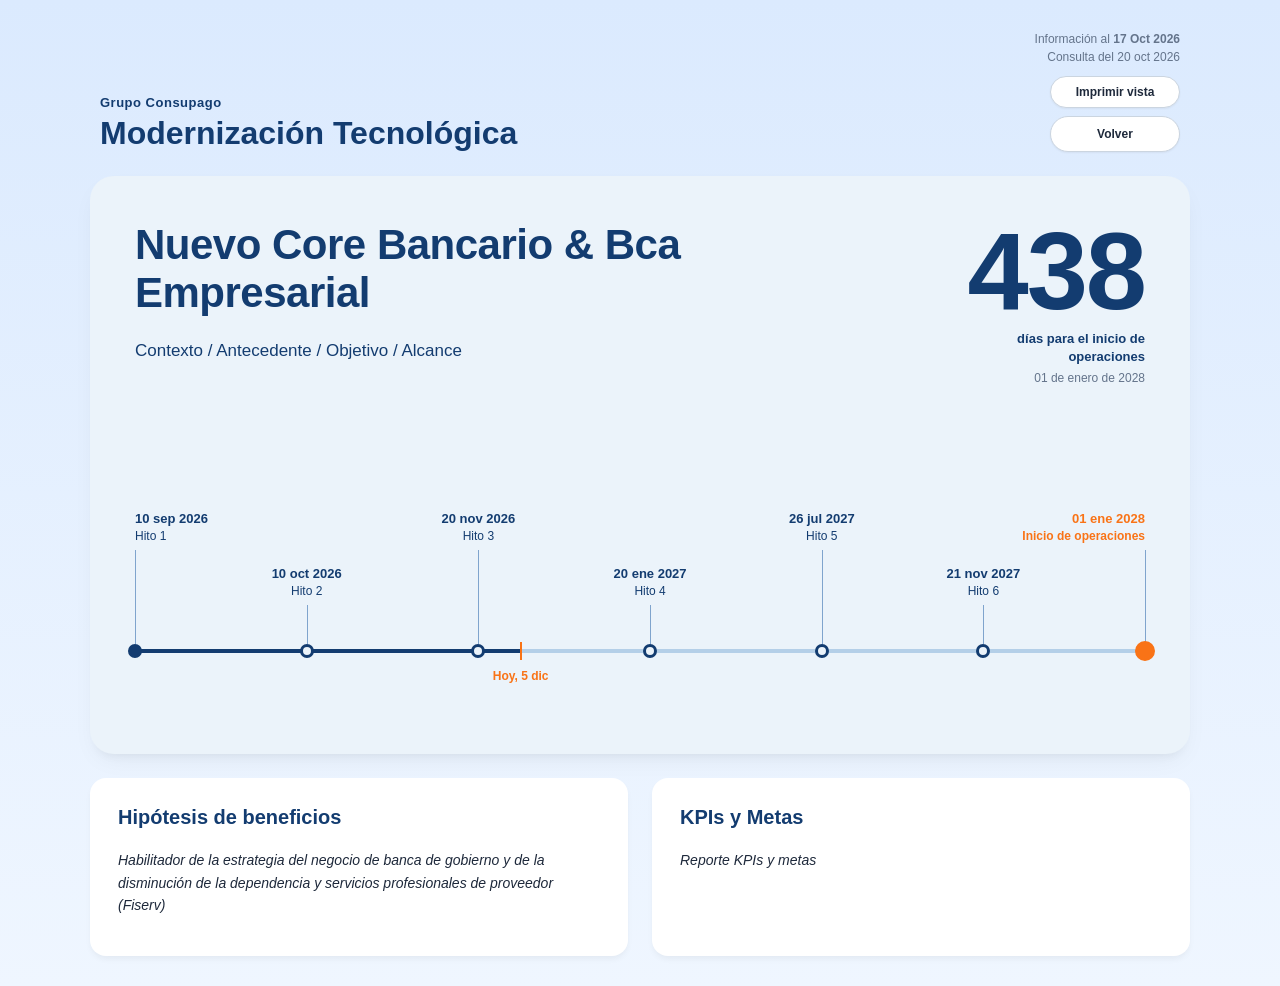
==== descriptiva-nuevo-core-bancario-bca-empresarial.html @ ddb9e402 "Add files via upload" ====
<!DOCTYPE html>
<html lang="es">
<head>
    <meta charset="UTF-8">
    <meta name="viewport" content="width=device-width, initial-scale=1.0">
    <title>Modernización Tecnológica - Nuevo Core Bancario & Bca Empresarial</title>
    <style>
        :root {
            --bg-color: #dbeafe; /* Fondo general azul claro suave */
            --card-bg: #ebf3fa;  /* Fondo de la tarjeta principal */
            --sub-card-bg: #ffffff; /* Fondo de las tarjetas inferiores */
            --main-blue: #133c70; /* Azul corporativo oscuro de los títulos */
            --accent-blue: #2563eb; /* Azul secundario para enlaces/detalles */
            --text-dark: #1e293b;
            --text-muted: #64748b;
            --accent-orange: #f97316; /* Color naranja de acento para alertas y "Hoy" */
            --timeline-bg-line: #b4cfe8; /* Azul claro para el tramo futuro de la línea */
        }

        body {
            font-family: -apple-system, BlinkMacSystemFont, "Segoe UI", Roboto, Helvetica, Arial, sans-serif;
            background-color: var(--bg-color);
            background-image: linear-gradient(180deg, #dbeafe 0%, #eff6ff 100%);
            color: var(--text-dark);
            margin: 0;
            padding: 30px 20px;
            display: flex;
            justify-content: center;
        }

        .dashboard-container {
            width: 100%;
            max-width: 1100px;
            display: flex;
            flex-direction: column;
            gap: 24px;
        }

        /* Top Header */
        .top-header {
            display: flex;
            justify-content: space-between;
            align-items: flex-end;
            padding: 0 10px;
        }

        .brand-logo {
            display: flex;
            flex-direction: column;
        }

        .brand-group {
            font-size: 13px;
            color: var(--main-blue);
            font-weight: 700;
            letter-spacing: 0.5px;
        }

        .brand-title {
            font-size: 32px;
            font-weight: 800;
            color: var(--main-blue);
            margin: 5px 0 0 0;
        }

        /* Bloque derecho: texto de fechas y, debajo, los botones alineados a la derecha */
        .header-meta {
            display: flex;
            flex-direction: column;
            align-items: flex-end;
            gap: 10px;
            font-size: 12px;
            color: var(--text-muted);
            text-align: right;
            line-height: 1.5;
        }

        .header-actions {
            display: flex;
            flex-direction: column;
            align-items: flex-end;
            gap: 8px;
        }

        .btn-action {
            display: block;
            width: 130px;
            text-align: center;
            background-color: white;
            border: 1px solid #cbd5e0;
            padding: 8px 16px;
            border-radius: 20px;
            cursor: pointer;
            font-size: 12px;
            color: var(--text-dark);
            font-weight: 600;
            text-decoration: none;
            box-shadow: 0 1px 2px rgba(0,0,0,0.05);
            transition: all 0.2s;
            box-sizing: border-box;
        }

        .btn-action:hover {
            background-color: #f8fafc;
            border-color: #94a3b8;
        }

        /* Main Dashboard Card */
        .main-card {
            background-color: var(--card-bg);
            border-radius: 24px;
            padding: 45px;
            box-shadow: 0 10px 25px -5px rgba(0, 0, 0, 0.05), 0 8px 10px -6px rgba(0, 0, 0, 0.05);
            display: flex;
            flex-direction: column;
            gap: 40px;
            overflow: hidden;
        }

        .project-info-grid {
            display: grid;
            grid-template-columns: 3fr 1fr;
            gap: 40px;
            align-items: start;
        }

        .project-details h1 {
            color: var(--main-blue);
            font-size: 42px;
            margin: 0 0 20px 0;
            font-weight: 700;
            letter-spacing: -0.5px;
        }

        .project-description {
            font-size: 17px;
            line-height: 1.6;
            color: var(--main-blue);
            margin-bottom: 25px;
            font-weight: 500;
        }

        .project-meta-pills {
            font-size: 13px;
            color: var(--text-muted);
            line-height: 1.8;
        }

        /* KPI Badge Right side */
        .kpi-badge {
            text-align: right;
            display: flex;
            flex-direction: column;
            justify-content: flex-start;
            align-items: flex-end;
        }

        .kpi-number {
            font-size: 110px;
            font-weight: 800;
            color: var(--main-blue);
            line-height: 0.9;
            letter-spacing: -2px;
        }

        .kpi-label {
            font-size: 13px;
            font-weight: 700;
            color: var(--main-blue);
            margin-top: 10px;
            text-align: right;
            width: 160px;
            line-height: 1.4;
        }

        .kpi-subtext {
            font-size: 12px;
            color: var(--text-muted);
            margin-top: 5px;
        }

        /* ===== Línea de tiempo ===== */
        /* Contenedor: la línea queda en top:200px; los bloques de texto quedan arriba de ella */
        .timeline-container {
            position: relative;
            height: 250px;
            margin: 20px 0 10px 0;
        }

        /* Línea base de fondo */
        .timeline-line {
            position: absolute;
            top: 200px;
            left: 0;
            width: 100%;
            height: 4px;
            background-color: var(--timeline-bg-line);
            border-radius: 2px;
            z-index: 1;
        }

        /* Línea de progreso real (su ancho se ajusta a "hoy" con el script) */
        .timeline-progress {
            position: absolute;
            top: 200px;
            left: 0;
            width: 16%;
            height: 4px;
            background-color: var(--main-blue);
            border-radius: 2px 0 0 2px;
            z-index: 2;
        }

        /* Capa de nodos */
        .timeline-nodes {
            position: absolute;
            top: 0;
            left: 0;
            right: 0;
            bottom: 0;
            z-index: 3;
        }

        /* Cada nodo ocupa la altura completa; su posición horizontal la define el style inline (left: X%) */
        .timeline-node {
            position: absolute;
            top: 0;
            bottom: 0;
            width: 0;
        }

        /* Círculo sobre la línea */
        .node-dot {
            position: absolute;
            top: 195px;
            left: -7px;
            width: 14px;
            height: 14px;
            border-radius: 50%;
            background-color: #ebf3fa;
            border: 3px solid var(--main-blue);
            box-sizing: border-box;
            z-index: 5;
        }

        .node-dot.filled {
            background-color: var(--main-blue);
        }

        /* Último nodo: naranja sólido */
        .node-dot.orange {
            top: 192px;
            left: -10px;
            width: 20px;
            height: 20px;
            background-color: var(--accent-orange);
            border-color: var(--accent-orange);
        }

        /* Línea vertical que conecta el bloque de texto con el nodo */
        .node-stem {
            position: absolute;
            left: 0;
            width: 1px;
            bottom: 55px;
            background-color: #7fa4cd;
        }

        .node-stem.high {
            top: 101px;
        }

        .node-stem.low {
            top: 156px;
        }

        /* Bloque de texto: fecha arriba, actividad debajo; siempre arriba de la línea */
        .node-info {
            position: absolute;
            left: -85px;
            width: 170px;
            display: flex;
            flex-direction: column;
            align-items: center;
            gap: 3px;
            text-align: center;
        }

        .node-info.high {
            bottom: 155px;
        }

        .node-info.low {
            bottom: 100px;
        }

        /* Primer nodo: el texto empieza en el nodo para no salirse de la tarjeta */
        .node-info.align-start {
            left: 0;
            align-items: flex-start;
            text-align: left;
        }

        /* Último nodo: el texto termina en el nodo para no salirse de la tarjeta */
        .node-info.align-end {
            left: auto;
            right: 0;
            align-items: flex-end;
            text-align: right;
        }

        .node-date-box {
            color: var(--main-blue);
            font-size: 13px;
            font-weight: 700;
            white-space: nowrap;
        }

        .node-label-box {
            color: var(--main-blue);
            font-size: 12px;
            line-height: 1.3;
            font-weight: 500;
        }

        /* Marcador de fecha actual ("Hoy"), debajo de la línea; su posición la ajusta el script */
        .timeline-marker-today {
            position: absolute;
            left: 16%;
            top: 200px;
            width: 0;
            height: 4px;
            z-index: 6;
        }

        .today-indicator-line {
            position: absolute;
            left: -1px;
            top: -7px;
            width: 2px;
            height: 18px;
            background-color: var(--accent-orange);
        }

        .today-label-box {
            position: absolute;
            top: 20px;
            left: 50%;
            transform: translateX(-50%);
            white-space: nowrap;
            font-size: 12px;
            color: var(--accent-orange);
            font-weight: 700;
        }

        /* Bottom Row Cards */
        .bottom-grid {
            display: grid;
            grid-template-columns: 1fr 1fr;
            gap: 24px;
        }

        .bottom-card {
            background-color: var(--sub-card-bg);
            border-radius: 16px;
            padding: 28px;
            box-shadow: 0 4px 6px -1px rgba(0, 0, 0, 0.05);
        }

        .bottom-card h2 {
            font-size: 20px;
            color: var(--main-blue);
            margin-top: 0;
            margin-bottom: 20px;
            font-weight: 700;
        }

        .bottom-card p {
            font-size: 14px;
            line-height: 1.6;
            margin: 0 0 12px 0;
            color: var(--text-dark);
        }

        .text-empty {
            color: var(--text-muted);
            font-style: italic;
        }

        .alert-container {
            display: flex;
            justify-content: space-between;
            align-items: center;
            margin-top: 15px;
        }

        .badge-alert {
            background-color: #D9F2D0;
            color: #4EA72E;
            padding: 4px 10px;
            border-radius: 6px;
            font-size: 11px;
            font-weight: 700;
            text-transform: uppercase;
        }
    </style>
</head>
<body>

    <div class="dashboard-container">

        <header class="top-header">
            <div class="brand-logo">
                <span class="brand-group">Grupo Consupago</span>
                <h2 class="brand-title">Modernización Tecnológica</h2>
            </div>
            <div class="header-meta">
                <div>
                    Información al <strong>17 Oct 2026</strong><br>
                    Consulta del 20 oct 2026
                </div>
                <div class="header-actions">
                    <button class="btn-action" onclick="window.print()">Imprimir vista</button>
                    <a class="btn-action" href="index.html">Volver</a>
                </div>
            </div>
        </header>

        <main class="main-card">

            <div class="project-info-grid">
                <div class="project-details">
                    <h1>Nuevo Core Bancario & Bca Empresarial</h1>

                    <div class="project-description">
                        Contexto / Antecedente / Objetivo / Alcance

                    </div>

                </div>

                <div class="kpi-badge">
                    <div class="kpi-number">438</div>
                    <div class="kpi-label">días para el inicio de operaciones</div>
                    <div class="kpi-subtext">01 de enero de 2028</div>
                </div>
            </div>

            <div class="timeline-container">
                <div class="timeline-line"></div>
                <div class="timeline-progress"></div>

                <div class="timeline-marker-today">
                    <div class="today-indicator-line"></div>
                    <div class="today-label-box">Hoy</div>
                </div>

                <div class="timeline-nodes">

                    <div class="timeline-node" data-fecha="2026-09-10" style="left: 0%;">
                        <div class="node-stem high"></div>
                        <div class="node-info high align-start">
                            <div class="node-date-box">10 sep 2026</div>
                            <div class="node-label-box">Hito 1</div>
                        </div>
                        <div class="node-dot filled"></div>
                    </div>

                    <div class="timeline-node" data-fecha="2026-10-10" style="left: 17%;">
                        <div class="node-stem low"></div>
                        <div class="node-info low">
                            <div class="node-date-box">10 oct 2026</div>
                            <div class="node-label-box">Hito 2</div>
                        </div>
                        <div class="node-dot"></div>
                    </div>

                    <div class="timeline-node" data-fecha="2026-11-20" style="left: 34%;">
                        <div class="node-stem high"></div>
                        <div class="node-info high">
                            <div class="node-date-box">20 nov 2026</div>
                            <div class="node-label-box">Hito 3</div>
                        </div>
                        <div class="node-dot"></div>
                    </div>

                    <div class="timeline-node" data-fecha="2027-01-20" style="left: 51%;">
                        <div class="node-stem low"></div>
                        <div class="node-info low">
                            <div class="node-date-box">20 ene 2027</div>
                            <div class="node-label-box">Hito 4</div>
                        </div>
                        <div class="node-dot"></div>
                    </div>

                    <div class="timeline-node" data-fecha="2027-07-26" style="left: 68%;">
                        <div class="node-stem high"></div>
                        <div class="node-info high">
                            <div class="node-date-box">26 jul 2027</div>
                            <div class="node-label-box">Hito 5</div>
                        </div>
                        <div class="node-dot"></div>
                    </div>

                    <div class="timeline-node" data-fecha="2027-11-21" style="left: 84%;">
                        <div class="node-stem low"></div>
                        <div class="node-info low">
                            <div class="node-date-box">21 nov 2027</div>
                            <div class="node-label-box">Hito 6</div>
                        </div>
                        <div class="node-dot"></div>
                    </div>

                    <div class="timeline-node" data-fecha="2028-01-01" style="left: 100%;">
                        <div class="node-stem high"></div>
                        <div class="node-info high align-end">
                            <div class="node-date-box" style="color: var(--accent-orange);">01 ene 2028</div>
                            <div class="node-label-box" style="color: var(--accent-orange); font-weight: 700;">Inicio de operaciones</div>
                        </div>
                        <div class="node-dot orange"></div>
                    </div>

                </div>
            </div>

        </main>

        <div class="bottom-grid">
            <div class="bottom-card">
                <h2>Hipótesis de beneficios</h2>
                <p class="text-empty">Habilitador de la estrategia del negocio de banca de gobierno y de la disminución de la dependencia y servicios profesionales de proveedor (Fiserv)</p>
            </div>
            <div class="bottom-card">
                <h2>KPIs y Metas</h2>
                <div class="alert-container">
                     <p class="text-empty">Reporte KPIs y metas</p>
                </div>
            </div>
        </div>

    </div>

    <script>
    /* "Hoy" dinámico: usa la fecha actual en zona horaria de Ciudad de México.
       Ubica el marcador y la barra de avance entre las fechas de los nodos. */
    (function () {
        var MESES = ['ene', 'feb', 'mar', 'abr', 'may', 'jun', 'jul', 'ago', 'sep', 'oct', 'nov', 'dic'];
        var nodos = document.querySelectorAll('.timeline-node[data-fecha]');
        var marcador = document.querySelector('.timeline-marker-today');
        var etiqueta = document.querySelector('.today-label-box');
        var avance = document.querySelector('.timeline-progress');

        if (!nodos.length || !marcador || !etiqueta || !avance) return;

        // Fecha de hoy en zona horaria de México, como { y, m, d }
        function fechaHoy() {
            var partes = new Intl.DateTimeFormat('en-US', {
                timeZone: 'America/Mexico_City',
                year: 'numeric', month: 'numeric', day: 'numeric'
            }).formatToParts(new Date());
            var v = {};
            partes.forEach(function (p) { v[p.type] = parseInt(p.value, 10); });
            return v;
        }

        // Convierte a número de días para poder comparar y restar fechas
        function diasDesde(y, m, d) {
            return Date.UTC(y, m - 1, d) / 86400000;
        }

        var puntos = [];
        nodos.forEach(function (n) {
            var p = n.getAttribute('data-fecha').split('-');
            puntos.push({
                dias: diasDesde(+p[0], +p[1], +p[2]),
                pos: parseFloat(n.style.left)
            });
        });

        var h = fechaHoy();
        var hoy = diasDesde(h.year, h.month, h.day);
        var posicion;

        if (hoy <= puntos[0].dias) {
            posicion = puntos[0].pos;
        } else if (hoy >= puntos[puntos.length - 1].dias) {
            posicion = puntos[puntos.length - 1].pos;
        } else {
            posicion = puntos[0].pos;
            for (var i = 0; i < puntos.length - 1; i++) {
                var a = puntos[i], b = puntos[i + 1];
                if (hoy >= a.dias && hoy <= b.dias) {
                    posicion = a.pos + ((hoy - a.dias) / (b.dias - a.dias)) * (b.pos - a.pos);
                    break;
                }
            }
        }

        marcador.style.left = posicion + '%';
        avance.style.width = posicion + '%';
        etiqueta.textContent = 'Hoy, ' + h.day + ' ' + MESES[h.month - 1];
    })();
    </script>

</body>
</html>
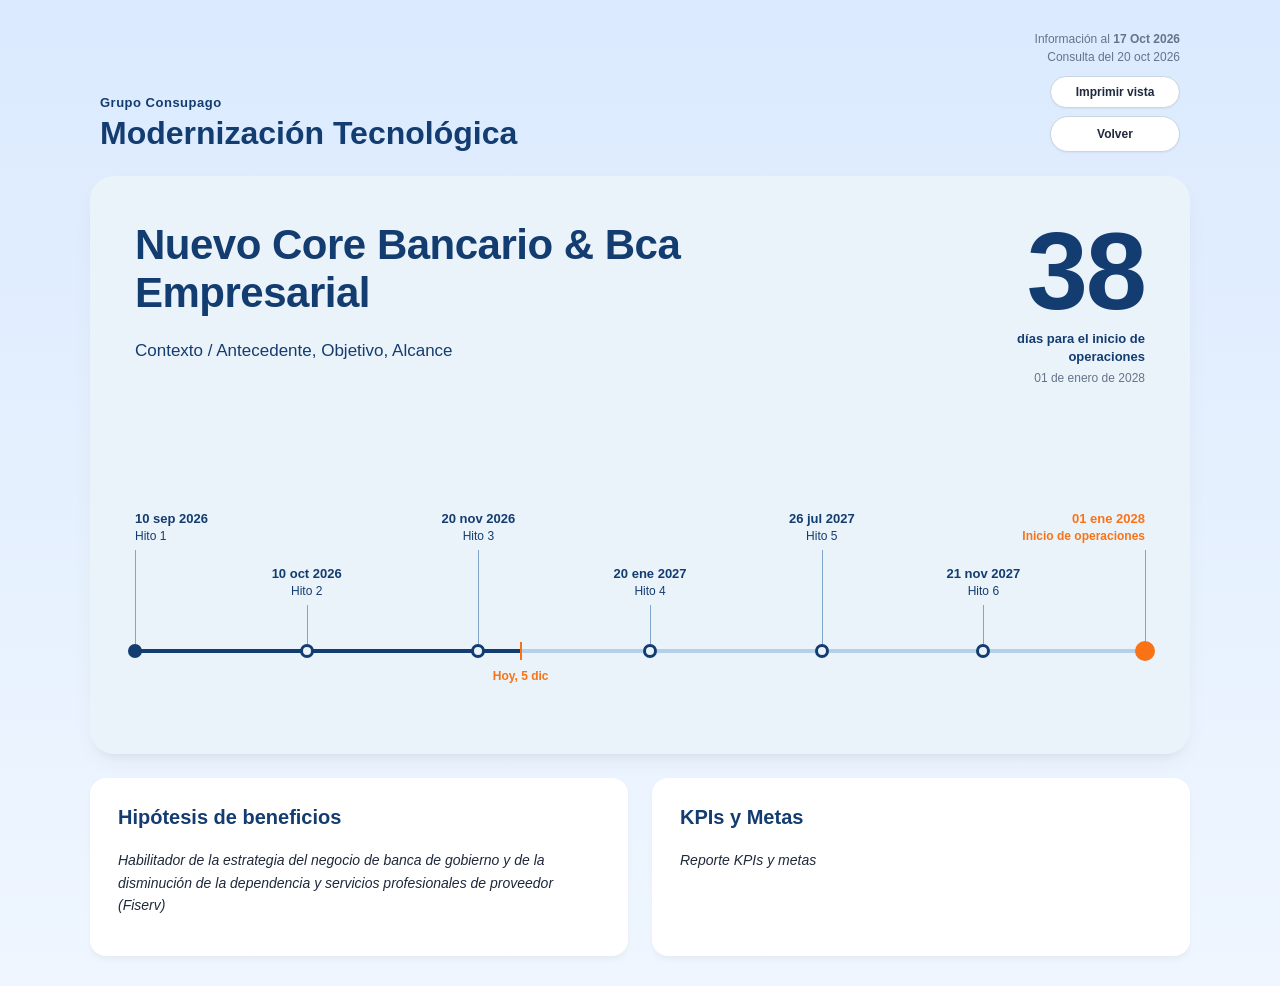
==== commit 858fbb86: "Add files via upload" ====
--- a/descriptiva-nuevo-core-bancario-bca-empresarial.html
+++ b/descriptiva-nuevo-core-bancario-bca-empresarial.html
@@ -1,606 +1,606 @@
-<!DOCTYPE html>
-<html lang="es">
-<head>
-    <meta charset="UTF-8">
-    <meta name="viewport" content="width=device-width, initial-scale=1.0">
-    <title>Modernización Tecnológica - Nuevo Core Bancario & Bca Empresarial</title>
-    <style>
-        :root {
-            --bg-color: #dbeafe; /* Fondo general azul claro suave */
-            --card-bg: #ebf3fa;  /* Fondo de la tarjeta principal */
-            --sub-card-bg: #ffffff; /* Fondo de las tarjetas inferiores */
-            --main-blue: #133c70; /* Azul corporativo oscuro de los títulos */
-            --accent-blue: #2563eb; /* Azul secundario para enlaces/detalles */
-            --text-dark: #1e293b;
-            --text-muted: #64748b;
-            --accent-orange: #f97316; /* Color naranja de acento para alertas y "Hoy" */
-            --timeline-bg-line: #b4cfe8; /* Azul claro para el tramo futuro de la línea */
-        }
-
-        body {
-            font-family: -apple-system, BlinkMacSystemFont, "Segoe UI", Roboto, Helvetica, Arial, sans-serif;
-            background-color: var(--bg-color);
-            background-image: linear-gradient(180deg, #dbeafe 0%, #eff6ff 100%);
-            color: var(--text-dark);
-            margin: 0;
-            padding: 30px 20px;
-            display: flex;
-            justify-content: center;
-        }
-
-        .dashboard-container {
-            width: 100%;
-            max-width: 1100px;
-            display: flex;
-            flex-direction: column;
-            gap: 24px;
-        }
-
-        /* Top Header */
-        .top-header {
-            display: flex;
-            justify-content: space-between;
-            align-items: flex-end;
-            padding: 0 10px;
-        }
-
-        .brand-logo {
-            display: flex;
-            flex-direction: column;
-        }
-
-        .brand-group {
-            font-size: 13px;
-            color: var(--main-blue);
-            font-weight: 700;
-            letter-spacing: 0.5px;
-        }
-
-        .brand-title {
-            font-size: 32px;
-            font-weight: 800;
-            color: var(--main-blue);
-            margin: 5px 0 0 0;
-        }
-
-        /* Bloque derecho: texto de fechas y, debajo, los botones alineados a la derecha */
-        .header-meta {
-            display: flex;
-            flex-direction: column;
-            align-items: flex-end;
-            gap: 10px;
-            font-size: 12px;
-            color: var(--text-muted);
-            text-align: right;
-            line-height: 1.5;
-        }
-
-        .header-actions {
-            display: flex;
-            flex-direction: column;
-            align-items: flex-end;
-            gap: 8px;
-        }
-
-        .btn-action {
-            display: block;
-            width: 130px;
-            text-align: center;
-            background-color: white;
-            border: 1px solid #cbd5e0;
-            padding: 8px 16px;
-            border-radius: 20px;
-            cursor: pointer;
-            font-size: 12px;
-            color: var(--text-dark);
-            font-weight: 600;
-            text-decoration: none;
-            box-shadow: 0 1px 2px rgba(0,0,0,0.05);
-            transition: all 0.2s;
-            box-sizing: border-box;
-        }
-
-        .btn-action:hover {
-            background-color: #f8fafc;
-            border-color: #94a3b8;
-        }
-
-        /* Main Dashboard Card */
-        .main-card {
-            background-color: var(--card-bg);
-            border-radius: 24px;
-            padding: 45px;
-            box-shadow: 0 10px 25px -5px rgba(0, 0, 0, 0.05), 0 8px 10px -6px rgba(0, 0, 0, 0.05);
-            display: flex;
-            flex-direction: column;
-            gap: 40px;
-            overflow: hidden;
-        }
-
-        .project-info-grid {
-            display: grid;
-            grid-template-columns: 3fr 1fr;
-            gap: 40px;
-            align-items: start;
-        }
-
-        .project-details h1 {
-            color: var(--main-blue);
-            font-size: 42px;
-            margin: 0 0 20px 0;
-            font-weight: 700;
-            letter-spacing: -0.5px;
-        }
-
-        .project-description {
-            font-size: 17px;
-            line-height: 1.6;
-            color: var(--main-blue);
-            margin-bottom: 25px;
-            font-weight: 500;
-        }
-
-        .project-meta-pills {
-            font-size: 13px;
-            color: var(--text-muted);
-            line-height: 1.8;
-        }
-
-        /* KPI Badge Right side */
-        .kpi-badge {
-            text-align: right;
-            display: flex;
-            flex-direction: column;
-            justify-content: flex-start;
-            align-items: flex-end;
-        }
-
-        .kpi-number {
-            font-size: 110px;
-            font-weight: 800;
-            color: var(--main-blue);
-            line-height: 0.9;
-            letter-spacing: -2px;
-        }
-
-        .kpi-label {
-            font-size: 13px;
-            font-weight: 700;
-            color: var(--main-blue);
-            margin-top: 10px;
-            text-align: right;
-            width: 160px;
-            line-height: 1.4;
-        }
-
-        .kpi-subtext {
-            font-size: 12px;
-            color: var(--text-muted);
-            margin-top: 5px;
-        }
-
-        /* ===== Línea de tiempo ===== */
-        /* Contenedor: la línea queda en top:200px; los bloques de texto quedan arriba de ella */
-        .timeline-container {
-            position: relative;
-            height: 250px;
-            margin: 20px 0 10px 0;
-        }
-
-        /* Línea base de fondo */
-        .timeline-line {
-            position: absolute;
-            top: 200px;
-            left: 0;
-            width: 100%;
-            height: 4px;
-            background-color: var(--timeline-bg-line);
-            border-radius: 2px;
-            z-index: 1;
-        }
-
-        /* Línea de progreso real (su ancho se ajusta a "hoy" con el script) */
-        .timeline-progress {
-            position: absolute;
-            top: 200px;
-            left: 0;
-            width: 16%;
-            height: 4px;
-            background-color: var(--main-blue);
-            border-radius: 2px 0 0 2px;
-            z-index: 2;
-        }
-
-        /* Capa de nodos */
-        .timeline-nodes {
-            position: absolute;
-            top: 0;
-            left: 0;
-            right: 0;
-            bottom: 0;
-            z-index: 3;
-        }
-
-        /* Cada nodo ocupa la altura completa; su posición horizontal la define el style inline (left: X%) */
-        .timeline-node {
-            position: absolute;
-            top: 0;
-            bottom: 0;
-            width: 0;
-        }
-
-        /* Círculo sobre la línea */
-        .node-dot {
-            position: absolute;
-            top: 195px;
-            left: -7px;
-            width: 14px;
-            height: 14px;
-            border-radius: 50%;
-            background-color: #ebf3fa;
-            border: 3px solid var(--main-blue);
-            box-sizing: border-box;
-            z-index: 5;
-        }
-
-        .node-dot.filled {
-            background-color: var(--main-blue);
-        }
-
-        /* Último nodo: naranja sólido */
-        .node-dot.orange {
-            top: 192px;
-            left: -10px;
-            width: 20px;
-            height: 20px;
-            background-color: var(--accent-orange);
-            border-color: var(--accent-orange);
-        }
-
-        /* Línea vertical que conecta el bloque de texto con el nodo */
-        .node-stem {
-            position: absolute;
-            left: 0;
-            width: 1px;
-            bottom: 55px;
-            background-color: #7fa4cd;
-        }
-
-        .node-stem.high {
-            top: 101px;
-        }
-
-        .node-stem.low {
-            top: 156px;
-        }
-
-        /* Bloque de texto: fecha arriba, actividad debajo; siempre arriba de la línea */
-        .node-info {
-            position: absolute;
-            left: -85px;
-            width: 170px;
-            display: flex;
-            flex-direction: column;
-            align-items: center;
-            gap: 3px;
-            text-align: center;
-        }
-
-        .node-info.high {
-            bottom: 155px;
-        }
-
-        .node-info.low {
-            bottom: 100px;
-        }
-
-        /* Primer nodo: el texto empieza en el nodo para no salirse de la tarjeta */
-        .node-info.align-start {
-            left: 0;
-            align-items: flex-start;
-            text-align: left;
-        }
-
-        /* Último nodo: el texto termina en el nodo para no salirse de la tarjeta */
-        .node-info.align-end {
-            left: auto;
-            right: 0;
-            align-items: flex-end;
-            text-align: right;
-        }
-
-        .node-date-box {
-            color: var(--main-blue);
-            font-size: 13px;
-            font-weight: 700;
-            white-space: nowrap;
-        }
-
-        .node-label-box {
-            color: var(--main-blue);
-            font-size: 12px;
-            line-height: 1.3;
-            font-weight: 500;
-        }
-
-        /* Marcador de fecha actual ("Hoy"), debajo de la línea; su posición la ajusta el script */
-        .timeline-marker-today {
-            position: absolute;
-            left: 16%;
-            top: 200px;
-            width: 0;
-            height: 4px;
-            z-index: 6;
-        }
-
-        .today-indicator-line {
-            position: absolute;
-            left: -1px;
-            top: -7px;
-            width: 2px;
-            height: 18px;
-            background-color: var(--accent-orange);
-        }
-
-        .today-label-box {
-            position: absolute;
-            top: 20px;
-            left: 50%;
-            transform: translateX(-50%);
-            white-space: nowrap;
-            font-size: 12px;
-            color: var(--accent-orange);
-            font-weight: 700;
-        }
-
-        /* Bottom Row Cards */
-        .bottom-grid {
-            display: grid;
-            grid-template-columns: 1fr 1fr;
-            gap: 24px;
-        }
-
-        .bottom-card {
-            background-color: var(--sub-card-bg);
-            border-radius: 16px;
-            padding: 28px;
-            box-shadow: 0 4px 6px -1px rgba(0, 0, 0, 0.05);
-        }
-
-        .bottom-card h2 {
-            font-size: 20px;
-            color: var(--main-blue);
-            margin-top: 0;
-            margin-bottom: 20px;
-            font-weight: 700;
-        }
-
-        .bottom-card p {
-            font-size: 14px;
-            line-height: 1.6;
-            margin: 0 0 12px 0;
-            color: var(--text-dark);
-        }
-
-        .text-empty {
-            color: var(--text-muted);
-            font-style: italic;
-        }
-
-        .alert-container {
-            display: flex;
-            justify-content: space-between;
-            align-items: center;
-            margin-top: 15px;
-        }
-
-        .badge-alert {
-            background-color: #D9F2D0;
-            color: #4EA72E;
-            padding: 4px 10px;
-            border-radius: 6px;
-            font-size: 11px;
-            font-weight: 700;
-            text-transform: uppercase;
-        }
-    </style>
-</head>
-<body>
-
-    <div class="dashboard-container">
-
-        <header class="top-header">
-            <div class="brand-logo">
-                <span class="brand-group">Grupo Consupago</span>
-                <h2 class="brand-title">Modernización Tecnológica</h2>
-            </div>
-            <div class="header-meta">
-                <div>
-                    Información al <strong>17 Oct 2026</strong><br>
-                    Consulta del 20 oct 2026
-                </div>
-                <div class="header-actions">
-                    <button class="btn-action" onclick="window.print()">Imprimir vista</button>
-                    <a class="btn-action" href="index.html">Volver</a>
-                </div>
-            </div>
-        </header>
-
-        <main class="main-card">
-
-            <div class="project-info-grid">
-                <div class="project-details">
-                    <h1>Nuevo Core Bancario & Bca Empresarial</h1>
-
-                    <div class="project-description">
-                        Contexto / Antecedente / Objetivo / Alcance
-
-                    </div>
-
-                </div>
-
-                <div class="kpi-badge">
-                    <div class="kpi-number">438</div>
-                    <div class="kpi-label">días para el inicio de operaciones</div>
-                    <div class="kpi-subtext">01 de enero de 2028</div>
-                </div>
-            </div>
-
-            <div class="timeline-container">
-                <div class="timeline-line"></div>
-                <div class="timeline-progress"></div>
-
-                <div class="timeline-marker-today">
-                    <div class="today-indicator-line"></div>
-                    <div class="today-label-box">Hoy</div>
-                </div>
-
-                <div class="timeline-nodes">
-
-                    <div class="timeline-node" data-fecha="2026-09-10" style="left: 0%;">
-                        <div class="node-stem high"></div>
-                        <div class="node-info high align-start">
-                            <div class="node-date-box">10 sep 2026</div>
-                            <div class="node-label-box">Hito 1</div>
-                        </div>
-                        <div class="node-dot filled"></div>
-                    </div>
-
-                    <div class="timeline-node" data-fecha="2026-10-10" style="left: 17%;">
-                        <div class="node-stem low"></div>
-                        <div class="node-info low">
-                            <div class="node-date-box">10 oct 2026</div>
-                            <div class="node-label-box">Hito 2</div>
-                        </div>
-                        <div class="node-dot"></div>
-                    </div>
-
-                    <div class="timeline-node" data-fecha="2026-11-20" style="left: 34%;">
-                        <div class="node-stem high"></div>
-                        <div class="node-info high">
-                            <div class="node-date-box">20 nov 2026</div>
-                            <div class="node-label-box">Hito 3</div>
-                        </div>
-                        <div class="node-dot"></div>
-                    </div>
-
-                    <div class="timeline-node" data-fecha="2027-01-20" style="left: 51%;">
-                        <div class="node-stem low"></div>
-                        <div class="node-info low">
-                            <div class="node-date-box">20 ene 2027</div>
-                            <div class="node-label-box">Hito 4</div>
-                        </div>
-                        <div class="node-dot"></div>
-                    </div>
-
-                    <div class="timeline-node" data-fecha="2027-07-26" style="left: 68%;">
-                        <div class="node-stem high"></div>
-                        <div class="node-info high">
-                            <div class="node-date-box">26 jul 2027</div>
-                            <div class="node-label-box">Hito 5</div>
-                        </div>
-                        <div class="node-dot"></div>
-                    </div>
-
-                    <div class="timeline-node" data-fecha="2027-11-21" style="left: 84%;">
-                        <div class="node-stem low"></div>
-                        <div class="node-info low">
-                            <div class="node-date-box">21 nov 2027</div>
-                            <div class="node-label-box">Hito 6</div>
-                        </div>
-                        <div class="node-dot"></div>
-                    </div>
-
-                    <div class="timeline-node" data-fecha="2028-01-01" style="left: 100%;">
-                        <div class="node-stem high"></div>
-                        <div class="node-info high align-end">
-                            <div class="node-date-box" style="color: var(--accent-orange);">01 ene 2028</div>
-                            <div class="node-label-box" style="color: var(--accent-orange); font-weight: 700;">Inicio de operaciones</div>
-                        </div>
-                        <div class="node-dot orange"></div>
-                    </div>
-
-                </div>
-            </div>
-
-        </main>
-
-        <div class="bottom-grid">
-            <div class="bottom-card">
-                <h2>Hipótesis de beneficios</h2>
-                <p class="text-empty">Habilitador de la estrategia del negocio de banca de gobierno y de la disminución de la dependencia y servicios profesionales de proveedor (Fiserv)</p>
-            </div>
-            <div class="bottom-card">
-                <h2>KPIs y Metas</h2>
-                <div class="alert-container">
-                     <p class="text-empty">Reporte KPIs y metas</p>
-                </div>
-            </div>
-        </div>
-
-    </div>
-
-    <script>
-    /* "Hoy" dinámico: usa la fecha actual en zona horaria de Ciudad de México.
-       Ubica el marcador y la barra de avance entre las fechas de los nodos. */
-    (function () {
-        var MESES = ['ene', 'feb', 'mar', 'abr', 'may', 'jun', 'jul', 'ago', 'sep', 'oct', 'nov', 'dic'];
-        var nodos = document.querySelectorAll('.timeline-node[data-fecha]');
-        var marcador = document.querySelector('.timeline-marker-today');
-        var etiqueta = document.querySelector('.today-label-box');
-        var avance = document.querySelector('.timeline-progress');
-
-        if (!nodos.length || !marcador || !etiqueta || !avance) return;
-
-        // Fecha de hoy en zona horaria de México, como { y, m, d }
-        function fechaHoy() {
-            var partes = new Intl.DateTimeFormat('en-US', {
-                timeZone: 'America/Mexico_City',
-                year: 'numeric', month: 'numeric', day: 'numeric'
-            }).formatToParts(new Date());
-            var v = {};
-            partes.forEach(function (p) { v[p.type] = parseInt(p.value, 10); });
-            return v;
-        }
-
-        // Convierte a número de días para poder comparar y restar fechas
-        function diasDesde(y, m, d) {
-            return Date.UTC(y, m - 1, d) / 86400000;
-        }
-
-        var puntos = [];
-        nodos.forEach(function (n) {
-            var p = n.getAttribute('data-fecha').split('-');
-            puntos.push({
-                dias: diasDesde(+p[0], +p[1], +p[2]),
-                pos: parseFloat(n.style.left)
-            });
-        });
-
-        var h = fechaHoy();
-        var hoy = diasDesde(h.year, h.month, h.day);
-        var posicion;
-
-        if (hoy <= puntos[0].dias) {
-            posicion = puntos[0].pos;
-        } else if (hoy >= puntos[puntos.length - 1].dias) {
-            posicion = puntos[puntos.length - 1].pos;
-        } else {
-            posicion = puntos[0].pos;
-            for (var i = 0; i < puntos.length - 1; i++) {
-                var a = puntos[i], b = puntos[i + 1];
-                if (hoy >= a.dias && hoy <= b.dias) {
-                    posicion = a.pos + ((hoy - a.dias) / (b.dias - a.dias)) * (b.pos - a.pos);
-                    break;
-                }
-            }
-        }
-
-        marcador.style.left = posicion + '%';
-        avance.style.width = posicion + '%';
-        etiqueta.textContent = 'Hoy, ' + h.day + ' ' + MESES[h.month - 1];
-    })();
-    </script>
-
-</body>
-</html>
+<!DOCTYPE html>
+<html lang="es">
+<head>
+    <meta charset="UTF-8">
+    <meta name="viewport" content="width=device-width, initial-scale=1.0">
+    <title>Modernización Tecnológica - Nuevo Core Bancario & Bca Empresarial</title>
+    <style>
+        :root {
+            --bg-color: #dbeafe; /* Fondo general azul claro suave */
+            --card-bg: #ebf3fa;  /* Fondo de la tarjeta principal */
+            --sub-card-bg: #ffffff; /* Fondo de las tarjetas inferiores */
+            --main-blue: #133c70; /* Azul corporativo oscuro de los títulos */
+            --accent-blue: #2563eb; /* Azul secundario para enlaces/detalles */
+            --text-dark: #1e293b;
+            --text-muted: #64748b;
+            --accent-orange: #f97316; /* Color naranja de acento para alertas y "Hoy" */
+            --timeline-bg-line: #b4cfe8; /* Azul claro para el tramo futuro de la línea */
+        }
+
+        body {
+            font-family: -apple-system, BlinkMacSystemFont, "Segoe UI", Roboto, Helvetica, Arial, sans-serif;
+            background-color: var(--bg-color);
+            background-image: linear-gradient(180deg, #dbeafe 0%, #eff6ff 100%);
+            color: var(--text-dark);
+            margin: 0;
+            padding: 30px 20px;
+            display: flex;
+            justify-content: center;
+        }
+
+        .dashboard-container {
+            width: 100%;
+            max-width: 1100px;
+            display: flex;
+            flex-direction: column;
+            gap: 24px;
+        }
+
+        /* Top Header */
+        .top-header {
+            display: flex;
+            justify-content: space-between;
+            align-items: flex-end;
+            padding: 0 10px;
+        }
+
+        .brand-logo {
+            display: flex;
+            flex-direction: column;
+        }
+
+        .brand-group {
+            font-size: 13px;
+            color: var(--main-blue);
+            font-weight: 700;
+            letter-spacing: 0.5px;
+        }
+
+        .brand-title {
+            font-size: 32px;
+            font-weight: 800;
+            color: var(--main-blue);
+            margin: 5px 0 0 0;
+        }
+
+        /* Bloque derecho: texto de fechas y, debajo, los botones alineados a la derecha */
+        .header-meta {
+            display: flex;
+            flex-direction: column;
+            align-items: flex-end;
+            gap: 10px;
+            font-size: 12px;
+            color: var(--text-muted);
+            text-align: right;
+            line-height: 1.5;
+        }
+
+        .header-actions {
+            display: flex;
+            flex-direction: column;
+            align-items: flex-end;
+            gap: 8px;
+        }
+
+        .btn-action {
+            display: block;
+            width: 130px;
+            text-align: center;
+            background-color: white;
+            border: 1px solid #cbd5e0;
+            padding: 8px 16px;
+            border-radius: 20px;
+            cursor: pointer;
+            font-size: 12px;
+            color: var(--text-dark);
+            font-weight: 600;
+            text-decoration: none;
+            box-shadow: 0 1px 2px rgba(0,0,0,0.05);
+            transition: all 0.2s;
+            box-sizing: border-box;
+        }
+
+        .btn-action:hover {
+            background-color: #f8fafc;
+            border-color: #94a3b8;
+        }
+
+        /* Main Dashboard Card */
+        .main-card {
+            background-color: var(--card-bg);
+            border-radius: 24px;
+            padding: 45px;
+            box-shadow: 0 10px 25px -5px rgba(0, 0, 0, 0.05), 0 8px 10px -6px rgba(0, 0, 0, 0.05);
+            display: flex;
+            flex-direction: column;
+            gap: 40px;
+            overflow: hidden;
+        }
+
+        .project-info-grid {
+            display: grid;
+            grid-template-columns: 3fr 1fr;
+            gap: 40px;
+            align-items: start;
+        }
+
+        .project-details h1 {
+            color: var(--main-blue);
+            font-size: 42px;
+            margin: 0 0 20px 0;
+            font-weight: 700;
+            letter-spacing: -0.5px;
+        }
+
+        .project-description {
+            font-size: 17px;
+            line-height: 1.6;
+            color: var(--main-blue);
+            margin-bottom: 25px;
+            font-weight: 500;
+        }
+
+        .project-meta-pills {
+            font-size: 13px;
+            color: var(--text-muted);
+            line-height: 1.8;
+        }
+
+        /* KPI Badge Right side */
+        .kpi-badge {
+            text-align: right;
+            display: flex;
+            flex-direction: column;
+            justify-content: flex-start;
+            align-items: flex-end;
+        }
+
+        .kpi-number {
+            font-size: 110px;
+            font-weight: 800;
+            color: var(--main-blue);
+            line-height: 0.9;
+            letter-spacing: -2px;
+        }
+
+        .kpi-label {
+            font-size: 13px;
+            font-weight: 700;
+            color: var(--main-blue);
+            margin-top: 10px;
+            text-align: right;
+            width: 160px;
+            line-height: 1.4;
+        }
+
+        .kpi-subtext {
+            font-size: 12px;
+            color: var(--text-muted);
+            margin-top: 5px;
+        }
+
+        /* ===== Línea de tiempo ===== */
+        /* Contenedor: la línea queda en top:200px; los bloques de texto quedan arriba de ella */
+        .timeline-container {
+            position: relative;
+            height: 250px;
+            margin: 20px 0 10px 0;
+        }
+
+        /* Línea base de fondo */
+        .timeline-line {
+            position: absolute;
+            top: 200px;
+            left: 0;
+            width: 100%;
+            height: 4px;
+            background-color: var(--timeline-bg-line);
+            border-radius: 2px;
+            z-index: 1;
+        }
+
+        /* Línea de progreso real (su ancho se ajusta a "hoy" con el script) */
+        .timeline-progress {
+            position: absolute;
+            top: 200px;
+            left: 0;
+            width: 16%;
+            height: 4px;
+            background-color: var(--main-blue);
+            border-radius: 2px 0 0 2px;
+            z-index: 2;
+        }
+
+        /* Capa de nodos */
+        .timeline-nodes {
+            position: absolute;
+            top: 0;
+            left: 0;
+            right: 0;
+            bottom: 0;
+            z-index: 3;
+        }
+
+        /* Cada nodo ocupa la altura completa; su posición horizontal la define el style inline (left: X%) */
+        .timeline-node {
+            position: absolute;
+            top: 0;
+            bottom: 0;
+            width: 0;
+        }
+
+        /* Círculo sobre la línea */
+        .node-dot {
+            position: absolute;
+            top: 195px;
+            left: -7px;
+            width: 14px;
+            height: 14px;
+            border-radius: 50%;
+            background-color: #ebf3fa;
+            border: 3px solid var(--main-blue);
+            box-sizing: border-box;
+            z-index: 5;
+        }
+
+        .node-dot.filled {
+            background-color: var(--main-blue);
+        }
+
+        /* Último nodo: naranja sólido */
+        .node-dot.orange {
+            top: 192px;
+            left: -10px;
+            width: 20px;
+            height: 20px;
+            background-color: var(--accent-orange);
+            border-color: var(--accent-orange);
+        }
+
+        /* Línea vertical que conecta el bloque de texto con el nodo */
+        .node-stem {
+            position: absolute;
+            left: 0;
+            width: 1px;
+            bottom: 55px;
+            background-color: #7fa4cd;
+        }
+
+        .node-stem.high {
+            top: 101px;
+        }
+
+        .node-stem.low {
+            top: 156px;
+        }
+
+        /* Bloque de texto: fecha arriba, actividad debajo; siempre arriba de la línea */
+        .node-info {
+            position: absolute;
+            left: -85px;
+            width: 170px;
+            display: flex;
+            flex-direction: column;
+            align-items: center;
+            gap: 3px;
+            text-align: center;
+        }
+
+        .node-info.high {
+            bottom: 155px;
+        }
+
+        .node-info.low {
+            bottom: 100px;
+        }
+
+        /* Primer nodo: el texto empieza en el nodo para no salirse de la tarjeta */
+        .node-info.align-start {
+            left: 0;
+            align-items: flex-start;
+            text-align: left;
+        }
+
+        /* Último nodo: el texto termina en el nodo para no salirse de la tarjeta */
+        .node-info.align-end {
+            left: auto;
+            right: 0;
+            align-items: flex-end;
+            text-align: right;
+        }
+
+        .node-date-box {
+            color: var(--main-blue);
+            font-size: 13px;
+            font-weight: 700;
+            white-space: nowrap;
+        }
+
+        .node-label-box {
+            color: var(--main-blue);
+            font-size: 12px;
+            line-height: 1.3;
+            font-weight: 500;
+        }
+
+        /* Marcador de fecha actual ("Hoy"), debajo de la línea; su posición la ajusta el script */
+        .timeline-marker-today {
+            position: absolute;
+            left: 16%;
+            top: 200px;
+            width: 0;
+            height: 4px;
+            z-index: 6;
+        }
+
+        .today-indicator-line {
+            position: absolute;
+            left: -1px;
+            top: -7px;
+            width: 2px;
+            height: 18px;
+            background-color: var(--accent-orange);
+        }
+
+        .today-label-box {
+            position: absolute;
+            top: 20px;
+            left: 50%;
+            transform: translateX(-50%);
+            white-space: nowrap;
+            font-size: 12px;
+            color: var(--accent-orange);
+            font-weight: 700;
+        }
+
+        /* Bottom Row Cards */
+        .bottom-grid {
+            display: grid;
+            grid-template-columns: 1fr 1fr;
+            gap: 24px;
+        }
+
+        .bottom-card {
+            background-color: var(--sub-card-bg);
+            border-radius: 16px;
+            padding: 28px;
+            box-shadow: 0 4px 6px -1px rgba(0, 0, 0, 0.05);
+        }
+
+        .bottom-card h2 {
+            font-size: 20px;
+            color: var(--main-blue);
+            margin-top: 0;
+            margin-bottom: 20px;
+            font-weight: 700;
+        }
+
+        .bottom-card p {
+            font-size: 14px;
+            line-height: 1.6;
+            margin: 0 0 12px 0;
+            color: var(--text-dark);
+        }
+
+        .text-empty {
+            color: var(--text-muted);
+            font-style: italic;
+        }
+
+        .alert-container {
+            display: flex;
+            justify-content: space-between;
+            align-items: center;
+            margin-top: 15px;
+        }
+
+        .badge-alert {
+            background-color: #D9F2D0;
+            color: #4EA72E;
+            padding: 4px 10px;
+            border-radius: 6px;
+            font-size: 11px;
+            font-weight: 700;
+            text-transform: uppercase;
+        }
+    </style>
+</head>
+<body>
+
+    <div class="dashboard-container">
+
+        <header class="top-header">
+            <div class="brand-logo">
+                <span class="brand-group">Grupo Consupago</span>
+                <h2 class="brand-title">Modernización Tecnológica</h2>
+            </div>
+            <div class="header-meta">
+                <div>
+                    Información al <strong>17 Oct 2026</strong><br>
+                    Consulta del 20 oct 2026
+                </div>
+                <div class="header-actions">
+                    <button class="btn-action" onclick="window.print()">Imprimir vista</button>
+                    <a class="btn-action" href="index.html">Volver</a>
+                </div>
+            </div>
+        </header>
+
+        <main class="main-card">
+
+            <div class="project-info-grid">
+                <div class="project-details">
+                    <h1>Nuevo Core Bancario & Bca Empresarial</h1>
+
+                    <div class="project-description">
+                        Contexto / Antecedente, Objetivo, Alcance
+
+                    </div>
+
+                </div>
+
+                <div class="kpi-badge">
+                    <div class="kpi-number">38</div>
+                    <div class="kpi-label">días para el inicio de operaciones</div>
+                    <div class="kpi-subtext">01 de enero de 2028</div>
+                </div>
+            </div>
+
+            <div class="timeline-container">
+                <div class="timeline-line"></div>
+                <div class="timeline-progress"></div>
+
+                <div class="timeline-marker-today">
+                    <div class="today-indicator-line"></div>
+                    <div class="today-label-box">Hoy</div>
+                </div>
+
+                <div class="timeline-nodes">
+
+                    <div class="timeline-node" data-fecha="2026-09-10" style="left: 0%;">
+                        <div class="node-stem high"></div>
+                        <div class="node-info high align-start">
+                            <div class="node-date-box">10 sep 2026</div>
+                            <div class="node-label-box">Hito 1</div>
+                        </div>
+                        <div class="node-dot filled"></div>
+                    </div>
+
+                    <div class="timeline-node" data-fecha="2026-10-10" style="left: 17%;">
+                        <div class="node-stem low"></div>
+                        <div class="node-info low">
+                            <div class="node-date-box">10 oct 2026</div>
+                            <div class="node-label-box">Hito 2</div>
+                        </div>
+                        <div class="node-dot"></div>
+                    </div>
+
+                    <div class="timeline-node" data-fecha="2026-11-20" style="left: 34%;">
+                        <div class="node-stem high"></div>
+                        <div class="node-info high">
+                            <div class="node-date-box">20 nov 2026</div>
+                            <div class="node-label-box">Hito 3</div>
+                        </div>
+                        <div class="node-dot"></div>
+                    </div>
+
+                    <div class="timeline-node" data-fecha="2027-01-20" style="left: 51%;">
+                        <div class="node-stem low"></div>
+                        <div class="node-info low">
+                            <div class="node-date-box">20 ene 2027</div>
+                            <div class="node-label-box">Hito 4</div>
+                        </div>
+                        <div class="node-dot"></div>
+                    </div>
+
+                    <div class="timeline-node" data-fecha="2027-07-26" style="left: 68%;">
+                        <div class="node-stem high"></div>
+                        <div class="node-info high">
+                            <div class="node-date-box">26 jul 2027</div>
+                            <div class="node-label-box">Hito 5</div>
+                        </div>
+                        <div class="node-dot"></div>
+                    </div>
+
+                    <div class="timeline-node" data-fecha="2027-11-21" style="left: 84%;">
+                        <div class="node-stem low"></div>
+                        <div class="node-info low">
+                            <div class="node-date-box">21 nov 2027</div>
+                            <div class="node-label-box">Hito 6</div>
+                        </div>
+                        <div class="node-dot"></div>
+                    </div>
+
+                    <div class="timeline-node" data-fecha="2028-01-01" style="left: 100%;">
+                        <div class="node-stem high"></div>
+                        <div class="node-info high align-end">
+                            <div class="node-date-box" style="color: var(--accent-orange);">01 ene 2028</div>
+                            <div class="node-label-box" style="color: var(--accent-orange); font-weight: 700;">Inicio de operaciones</div>
+                        </div>
+                        <div class="node-dot orange"></div>
+                    </div>
+
+                </div>
+            </div>
+
+        </main>
+
+        <div class="bottom-grid">
+            <div class="bottom-card">
+                <h2>Hipótesis de beneficios</h2>
+                <p class="text-empty">Habilitador de la estrategia del negocio de banca de gobierno y de la disminución de la dependencia y servicios profesionales de proveedor (Fiserv)</p>
+            </div>
+            <div class="bottom-card">
+                <h2>KPIs y Metas</h2>
+                <div class="alert-container">
+                     <p class="text-empty">Reporte KPIs y metas</p>
+                </div>
+            </div>
+        </div>
+
+    </div>
+
+    <script>
+    /* "Hoy" dinámico: usa la fecha actual en zona horaria de Ciudad de México.
+       Ubica el marcador y la barra de avance entre las fechas de los nodos. */
+    (function () {
+        var MESES = ['ene', 'feb', 'mar', 'abr', 'may', 'jun', 'jul', 'ago', 'sep', 'oct', 'nov', 'dic'];
+        var nodos = document.querySelectorAll('.timeline-node[data-fecha]');
+        var marcador = document.querySelector('.timeline-marker-today');
+        var etiqueta = document.querySelector('.today-label-box');
+        var avance = document.querySelector('.timeline-progress');
+
+        if (!nodos.length || !marcador || !etiqueta || !avance) return;
+
+        // Fecha de hoy en zona horaria de México, como { y, m, d }
+        function fechaHoy() {
+            var partes = new Intl.DateTimeFormat('en-US', {
+                timeZone: 'America/Mexico_City',
+                year: 'numeric', month: 'numeric', day: 'numeric'
+            }).formatToParts(new Date());
+            var v = {};
+            partes.forEach(function (p) { v[p.type] = parseInt(p.value, 10); });
+            return v;
+        }
+
+        // Convierte a número de días para poder comparar y restar fechas
+        function diasDesde(y, m, d) {
+            return Date.UTC(y, m - 1, d) / 86400000;
+        }
+
+        var puntos = [];
+        nodos.forEach(function (n) {
+            var p = n.getAttribute('data-fecha').split('-');
+            puntos.push({
+                dias: diasDesde(+p[0], +p[1], +p[2]),
+                pos: parseFloat(n.style.left)
+            });
+        });
+
+        var h = fechaHoy();
+        var hoy = diasDesde(h.year, h.month, h.day);
+        var posicion;
+
+        if (hoy <= puntos[0].dias) {
+            posicion = puntos[0].pos;
+        } else if (hoy >= puntos[puntos.length - 1].dias) {
+            posicion = puntos[puntos.length - 1].pos;
+        } else {
+            posicion = puntos[0].pos;
+            for (var i = 0; i < puntos.length - 1; i++) {
+                var a = puntos[i], b = puntos[i + 1];
+                if (hoy >= a.dias && hoy <= b.dias) {
+                    posicion = a.pos + ((hoy - a.dias) / (b.dias - a.dias)) * (b.pos - a.pos);
+                    break;
+                }
+            }
+        }
+
+        marcador.style.left = posicion + '%';
+        avance.style.width = posicion + '%';
+        etiqueta.textContent = 'Hoy, ' + h.day + ' ' + MESES[h.month - 1];
+    })();
+    </script>
+
+</body>
+</html>
